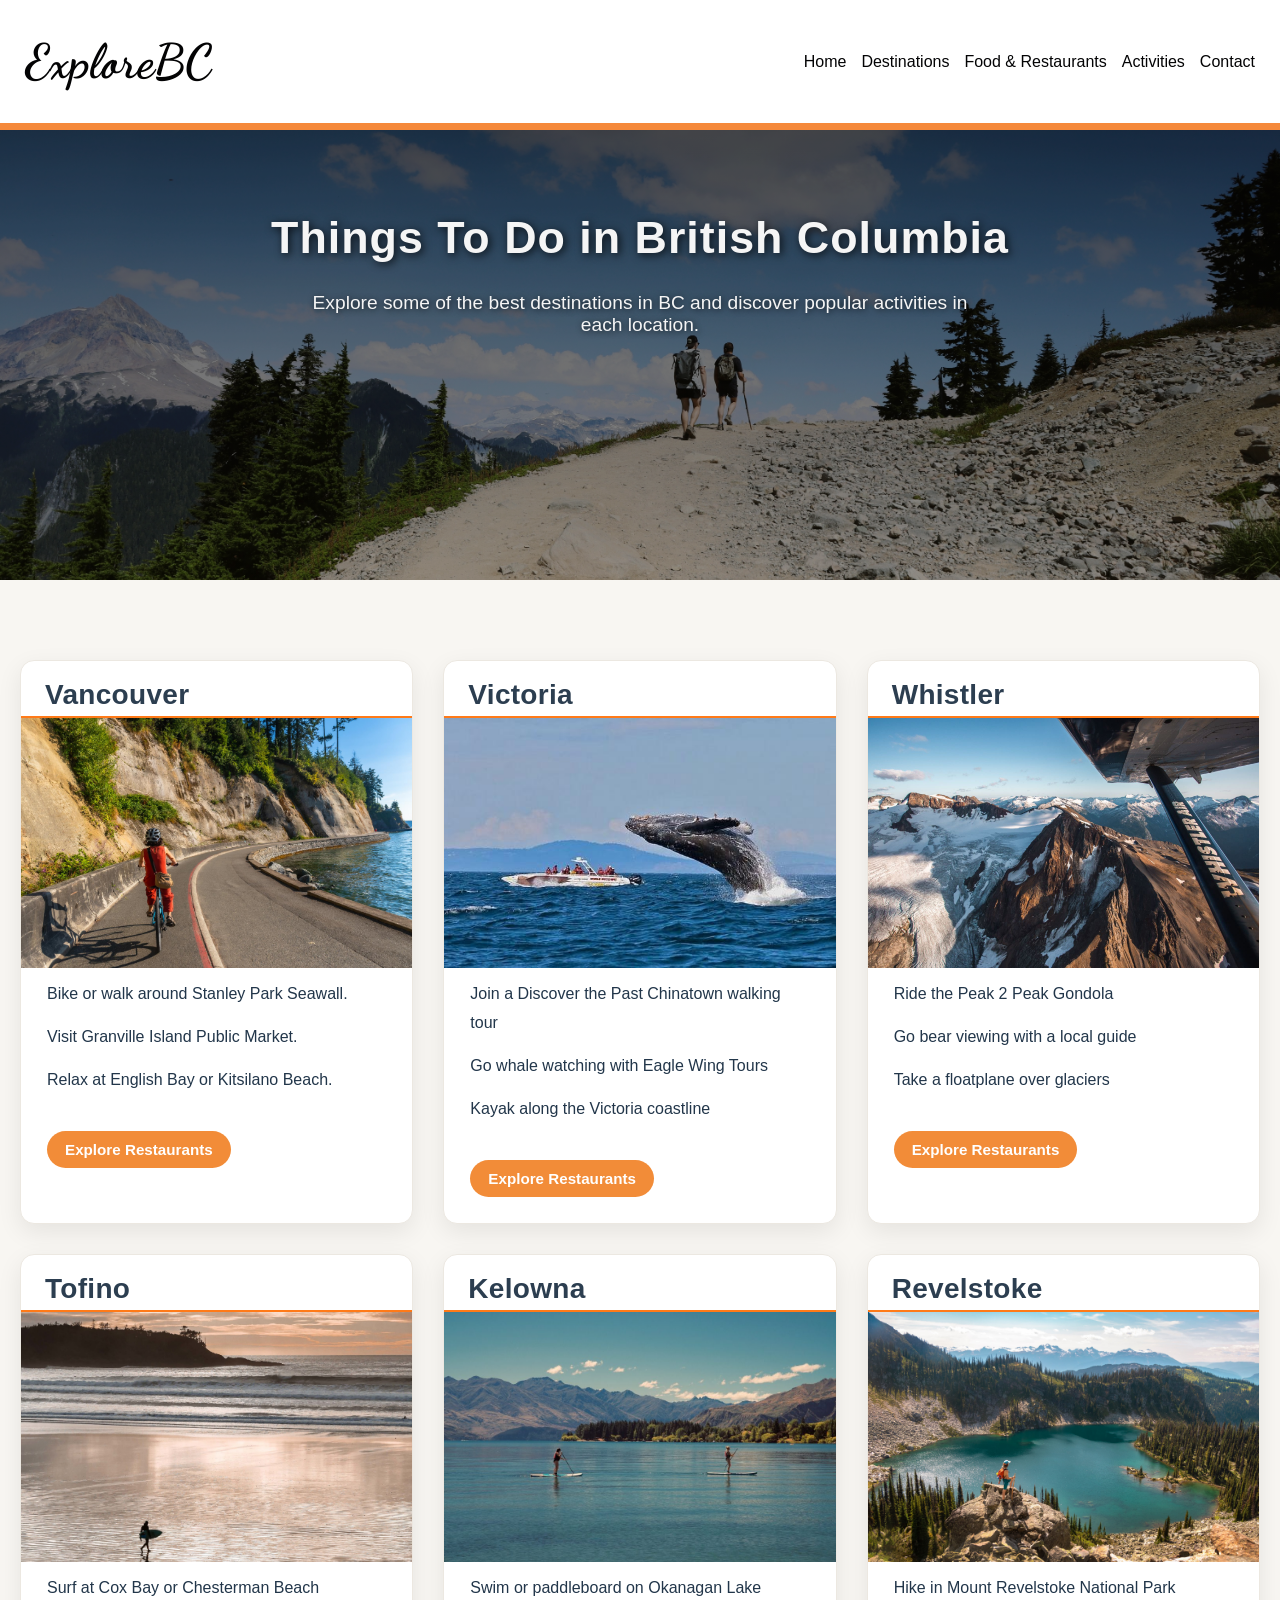
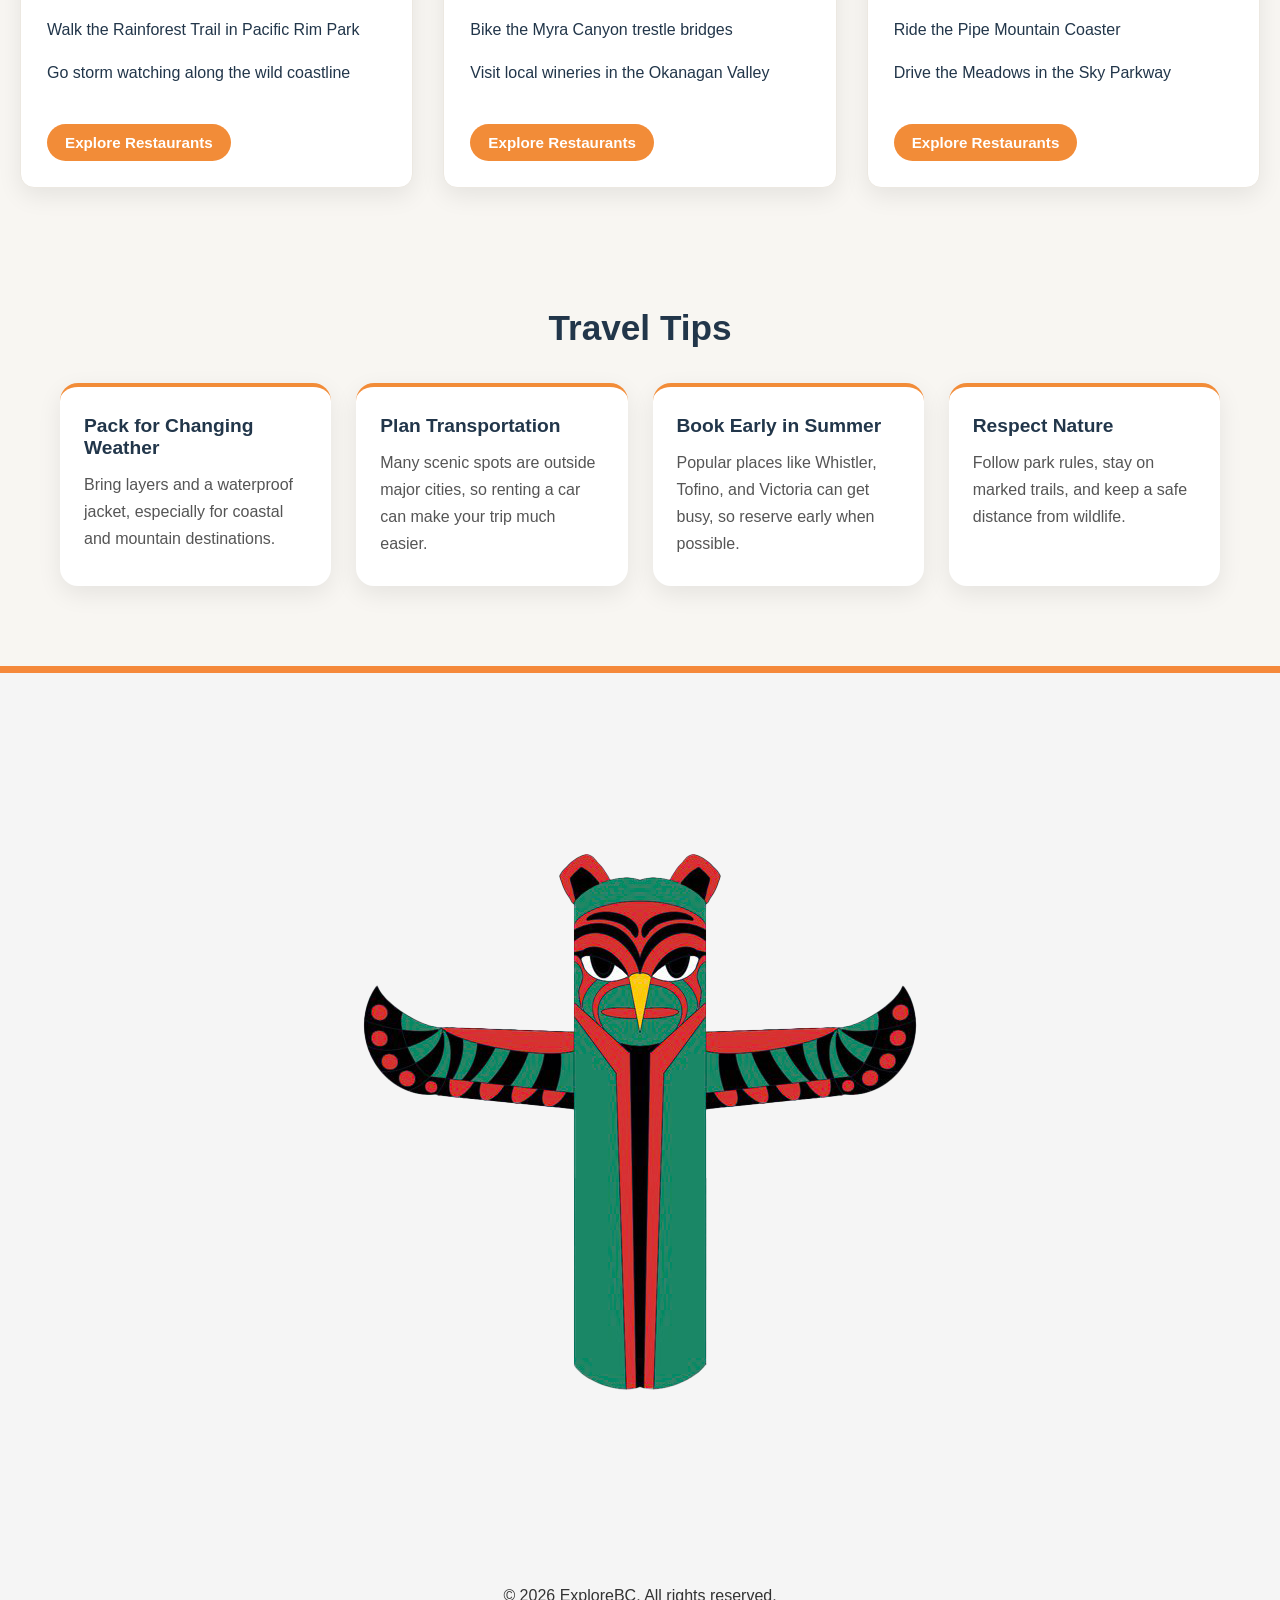
==== activities.html @ fcb03645 "Update activities.html footer" ====
<!DOCTYPE html>
<html lang="en">

<head>
    <meta charset="UTF-8">
    <meta name="viewport" content="width=device-width, initial-scale=1.0">
    <title>ExploreBC | Activities</title>
    <link rel="stylesheet" href="css/styles-activities.css">

    <link rel="preconnect" href="https://fonts.googleapis.com">
    <link rel="preconnect" href="https://fonts.gstatic.com" crossorigin>
    <link href="https://fonts.googleapis.com/css2?family=Dancing+Script:wght@400..700&display=swap" rel="stylesheet">

</head>

<body>
    <!-- Navigation -->
    <header class="navbar">
        <h1 class="logo">ExploreBC</h1>
        <nav class="nav-links">
            <ul class="lp">
                <li><a href="index.html" class="n">Home</a></li>
                <li><a href="destinations.html" class="n">Destinations</a></li>
                <li><a href="food.html" class="n">Food & Restaurants</a></li>
                <li><a href="activities.html" class="n">Activities</a></li>
                <li><a href="contact.html" class="n">Contact</a></li>
            </ul>
        </nav>
    </header>
    <main> <!-- Main Content -->
        <section class="intro">
            <img src="images/activities-intro.jpg" alt="Beautiful British Columbia landscape">
            <div class="intro-text">
                <h2>Things To Do in British Columbia</h2>
                <p>Explore some of the best destinations in BC and discover popular activities in each location.</p>
            </div>
        </section>


        <section class="activities">
            <section class="card">
                <h3>Vancouver</h3>
                <img src="images/seawall.jpg" alt="Vancouver Seawall">
                <div class="card-content">
                    <ul>
                        <li>Bike or walk around Stanley Park Seawall.</li>
                        <li>Visit Granville Island Public Market.</li>
                        <li>Relax at English Bay or Kitsilano Beach.</li>
                    </ul>
                    <a href="food.html"> Explore Restaurants</a> <!--add vancouver anchor here-->

                </div>
            </section>

            <section class="card">
                <h3>Victoria</h3>
                <img src="images/whale.jpg" alt="Humpback whale watching Victoria">
                <div class="card-content">
                    <ul>
                        <li>Join a Discover the Past Chinatown walking tour</li>
                        <li>Go whale watching with Eagle Wing Tours</li>
                        <li>Kayak along the Victoria coastline</li>
                    </ul>
                    <a href="food.html"> Explore Restaurants</a> <!--add location anchor here-->

                </div>
            </section>

            <section class="card">
                <h3>Whistler</h3>
                <img src="images/floatplane.jpg" alt="Floatplane flying over glaciers in Whistler">
                <div class="card-content">
                    <ul>
                        <li>Ride the Peak 2 Peak Gondola</li>
                        <li>Go bear viewing with a local guide</li>
                        <li>Take a floatplane over glaciers</li>
                    </ul>
                    <a href="restaurants.html"> Explore Restaurants</a> <!--add location anchor here-->

                </div>
            </section>

            <section class="card">
                <h3>Tofino</h3>
                <img src="images/surfing.jpg" alt="Tofino beach and surfing">
                <div class="card-content">
                    <ul>
                        <li>Surf at Cox Bay or Chesterman Beach</li>
                        <li>Walk the Rainforest Trail in Pacific Rim Park</li>
                        <li>Go storm watching along the wild coastline</li>
                    </ul>
                    <a href="restaurants.html"> Explore Restaurants</a> <!--add location anchor here-->

                </div>

            </section>
            <section class="card">
                <h3>Kelowna</h3>
                <img src="images/paddleboard.jpg" alt="Okanagan Lake Kelowna activities">
                <div class="card-content">
                    <ul>
                        <li>Swim or paddleboard on Okanagan Lake</li>
                        <li>Bike the Myra Canyon trestle bridges</li>
                        <li>Visit local wineries in the Okanagan Valley</li>
                    </ul>
                    <a href="restaurants.html"> Explore Restaurants</a> <!--add location anchor here-->

                </div>
            </section>

            <section class="card">

                <h3>Revelstoke</h3>
                <img src="images/revelstoke-hiking.jpg" alt="Revelstoke mountain adventure">
                <div class="card-content">
                    <ul>
                        <li>Hike in Mount Revelstoke National Park</li>
                        <li>Ride the Pipe Mountain Coaster</li>
                        <li>Drive the Meadows in the Sky Parkway</li>
                    </ul>
                    <a href="restaurants.html"> Explore Restaurants</a>
                </div>

            </section>


        </section>

        <section class="travel-tips">
            <h2>Travel Tips</h2>
            <div class="tips-grid">
                <div class="tip-box">
                    <h3>Pack for Changing Weather</h3>
                    <p>Bring layers and a waterproof jacket, especially for coastal and mountain destinations.</p>
                </div>

                <div class="tip-box">
                    <h3>Plan Transportation</h3>
                    <p>Many scenic spots are outside major cities, so renting a car can make your trip much easier.</p>
                </div>

                <div class="tip-box">
                    <h3>Book Early in Summer</h3>
                    <p>Popular places like Whistler, Tofino, and Victoria can get busy, so reserve early when possible.
                    </p>
                </div>

                <div class="tip-box">
                    <h3>Respect Nature</h3>
                    <p>Follow park rules, stay on marked trails, and keep a safe distance from wildlife.</p>
                </div>
            </div>
        </section>

    </main>

    <footer class="footer">
        <a href="#" class="totem">
        <img src="images/totem_pole.png" alt="totem pole" class="totem_pole"></a>
        <p>&copy; 2026 ExploreBC. All rights reserved.</p>
    </footer>
</body>

</html>
---- css/styles-activities.css ----
* {
    box-sizing: border-box;
}

body {
    font-family: Arial, sans-serif;
    margin: 0;
    background-color: #f8f6f2;
    max-width: 100%;
    overflow-x: hidden;
}

/* NAVBAR */
.navbar {
     display: flex;
    justify-content: space-between;
    align-items: center;
    padding: 1px 25px;
    background-color: white;
    border-bottom: #f5893b 7px solid;
}

nav.nav-links {
    background: transparent;
}

.nav-links ul {
    background-color: transparent;
    display: flex;
    flex-wrap: wrap;
    list-style: none;
    gap: 15px;
    padding: 0;
    margin: 0;
}

a.n {
    text-decoration: none;
    color: #030304;
    background-color: transparent;
}

a.n:hover {
    background: transparent;
    color: #1f2439;
}

.logo {
    display: flex;
    font-family: 'Dancing Script', cursive;
    font-weight: bold;
    color: #030304;
    background-color: transparent;
    font-size: clamp(1.4rem, 4vw, 3rem);
}

/* HERO */
.intro {
    position: relative;
    width: 100%;
    min-height: 300px;
    height: 60vh;
    max-height: 450px;
    overflow: hidden;
    margin-bottom: 40px;
}
.intro::before {
    content: "";
    position: absolute;
    inset: 0;
    background: rgba(0, 0, 0, 0.15); /* adjust darkness */
    z-index: 1;
}

.intro img {
    width: 100%;
    height: 100%;
    object-fit: cover;
    object-position: center 10%;
    display: block;
}

.intro::after {
    content: "";
    position: absolute;
    inset: 0;
    background: linear-gradient(
        to bottom,
        rgba(0,0,0,0.65),
        rgba(0,0,0,0.25)
    );
}

.intro-text {
    position: absolute;
    inset: 0;
    z-index: 2;
    display: flex;
    flex-direction: column;
    justify-content: center;
    align-items: center;
    text-align: center;
    transform: translateY(-20%);
    padding: 0 20px;
    color: #f5f5f5;
}

.intro-text h2 {
    margin-bottom: 10px;
    font-size: clamp(1.8rem, 5vw, 2.8rem);
    font-weight: 700;
    letter-spacing: 1px;
    text-shadow: 2px 2px 8px rgba(0,0,0,0.8);
}

.intro-text p {
    font-size: clamp(1rem, 2.5vw, 1.2rem);
    font-weight: 400;
    max-width: 700px;
    text-shadow: 1px 1px 6px rgba(0,0,0,0.7);
}

/* ACTIVITIES */
.activities {
    display: flex;
    flex-wrap: wrap;
    gap: 30px;
    justify-content: center;
    padding: 40px 20px;
    max-width: 1400px;
    margin: 0 auto;
}

.card {
    flex: 1 1 320px;
    max-width: 420px;
    width: 100%;
    background: #ffffff;
    border-radius: 14px;
    border: 1px solid #ece8e1;
    overflow: hidden;
    box-shadow: 0 8px 25px rgba(0, 0, 0, 0.08);
    transition: transform 0.3s ease, box-shadow 0.3s ease;
    display: flex;
    flex-direction: column;
}

.card:hover {
    transform: translateY(-8px);
    box-shadow: 0 14px 30px rgba(0, 0, 0, 0.15);
}

.card img {
    width: 100%;
    height: 250px;
    object-fit: cover;
    display: block;
    transition: transform 0.4s ease;
}

.card:hover img {
    transform: scale(1.03);
}

.card h3 {
    margin: 0;
    padding: 18px 24px 12px;
    font-size: clamp(1.3rem, 3vw, 1.75rem);
    font-weight: 600;
    color: #2c3e50;
    letter-spacing: 0.3px;
    border-bottom: 2px solid #ff7a18;
    display: inline-block;
    padding-bottom: 5px;
}

.card ul {
    margin: 12px 0;
    padding: 0 26px;
    list-style: none;
    color: #22364a;
    font-size: 1rem;
    line-height: 1.8;
    font-weight: 500;
}

.card li {
    margin-bottom: 14px;
    padding-left: 0;
    
}

.card li::before {
    content: none;
}

.card a {
    display: inline-block;
    margin: 10px 26px 26px;
    padding: 10px 18px;
    background-color: #f28c38;
    color: white;
    text-decoration: none;
    font-weight: 600;
    font-size: 0.95rem;
    border-radius: 999px;
    transition: background-color 0.3s ease, transform 0.2s ease;
    align-self: flex-start;
}

.card a:hover {
    background-color: #d97322;
    transform: translateY(-2px);
}

.card-content {
    display: flex;
    flex-direction: column;
    flex-grow: 1;
}

/* TRAVEL TIPS */
.travel-tips {
    max-width: 1200px;
    margin: 80px auto;
    padding: 0 20px;
}

.travel-tips h2 {
    text-align: center;
    font-size: clamp(1.7rem, 4vw, 2.2rem);
    font-weight: 700;
    color: #22364a;
    margin-bottom: 35px;
}

.tips-grid {
    display: grid;
    grid-template-columns: repeat(auto-fit, minmax(240px, 1fr));
    gap: 25px;
}

.tip-box {
    background: #ffffff;
    padding: 28px 24px;
    border-radius: 18px;
    box-shadow: 0 8px 24px rgba(0, 0, 0, 0.08);
    border-top: 4px solid #f28c38;
}

.tip-box h3 {
    margin: 0 0 12px;
    font-size: 1.2rem;
    font-weight: 600;
    color: #22364a;
}

.tip-box p {
    margin: 0;
    font-size: 1rem;
    line-height: 1.7;
    color: #555;
}

.footer{
    display: block;
    text-align: center;
    padding: 5px 0;
    background-color: #f5f5f5;
    color: #333;
    border-top: #f5893b 7px solid;
}

/* TABLET */
@media (max-width: 900px) {
    .activities {
        gap: 24px;
        padding: 35px 18px;
    }

    .card img {
        height: 220px;
    }

    .travel-tips {
        margin: 60px auto;
    }
}

/* PHONE */
@media (max-width: 600px) {
    .navbar {
        flex-direction: column;
        align-items: flex-start;
        padding: 12px 16px;
    }

    .nav-links ul {
        flex-direction: column;
        gap: 10px;
        width: 100%;
    }

    .intro {
        min-height: 260px;
        height: 50vh;
    }

    .intro-text {
        padding: 16px;
    }

    .activities {
        padding: 30px 14px;
        gap: 20px;
    }

    .card {
        border-radius: 14px;
    }

    .card img {
        height: 200px;
    }

    .card h3 {
        padding: 16px 18px 10px;
    }

    .card ul {
        padding: 0 18px;
        font-size: 0.96rem;
        line-height: 1.6;
    }

    .card a {
        margin: 8px 18px 20px;
    }

    .tip-box {
        padding: 22px 18px;
    }


}
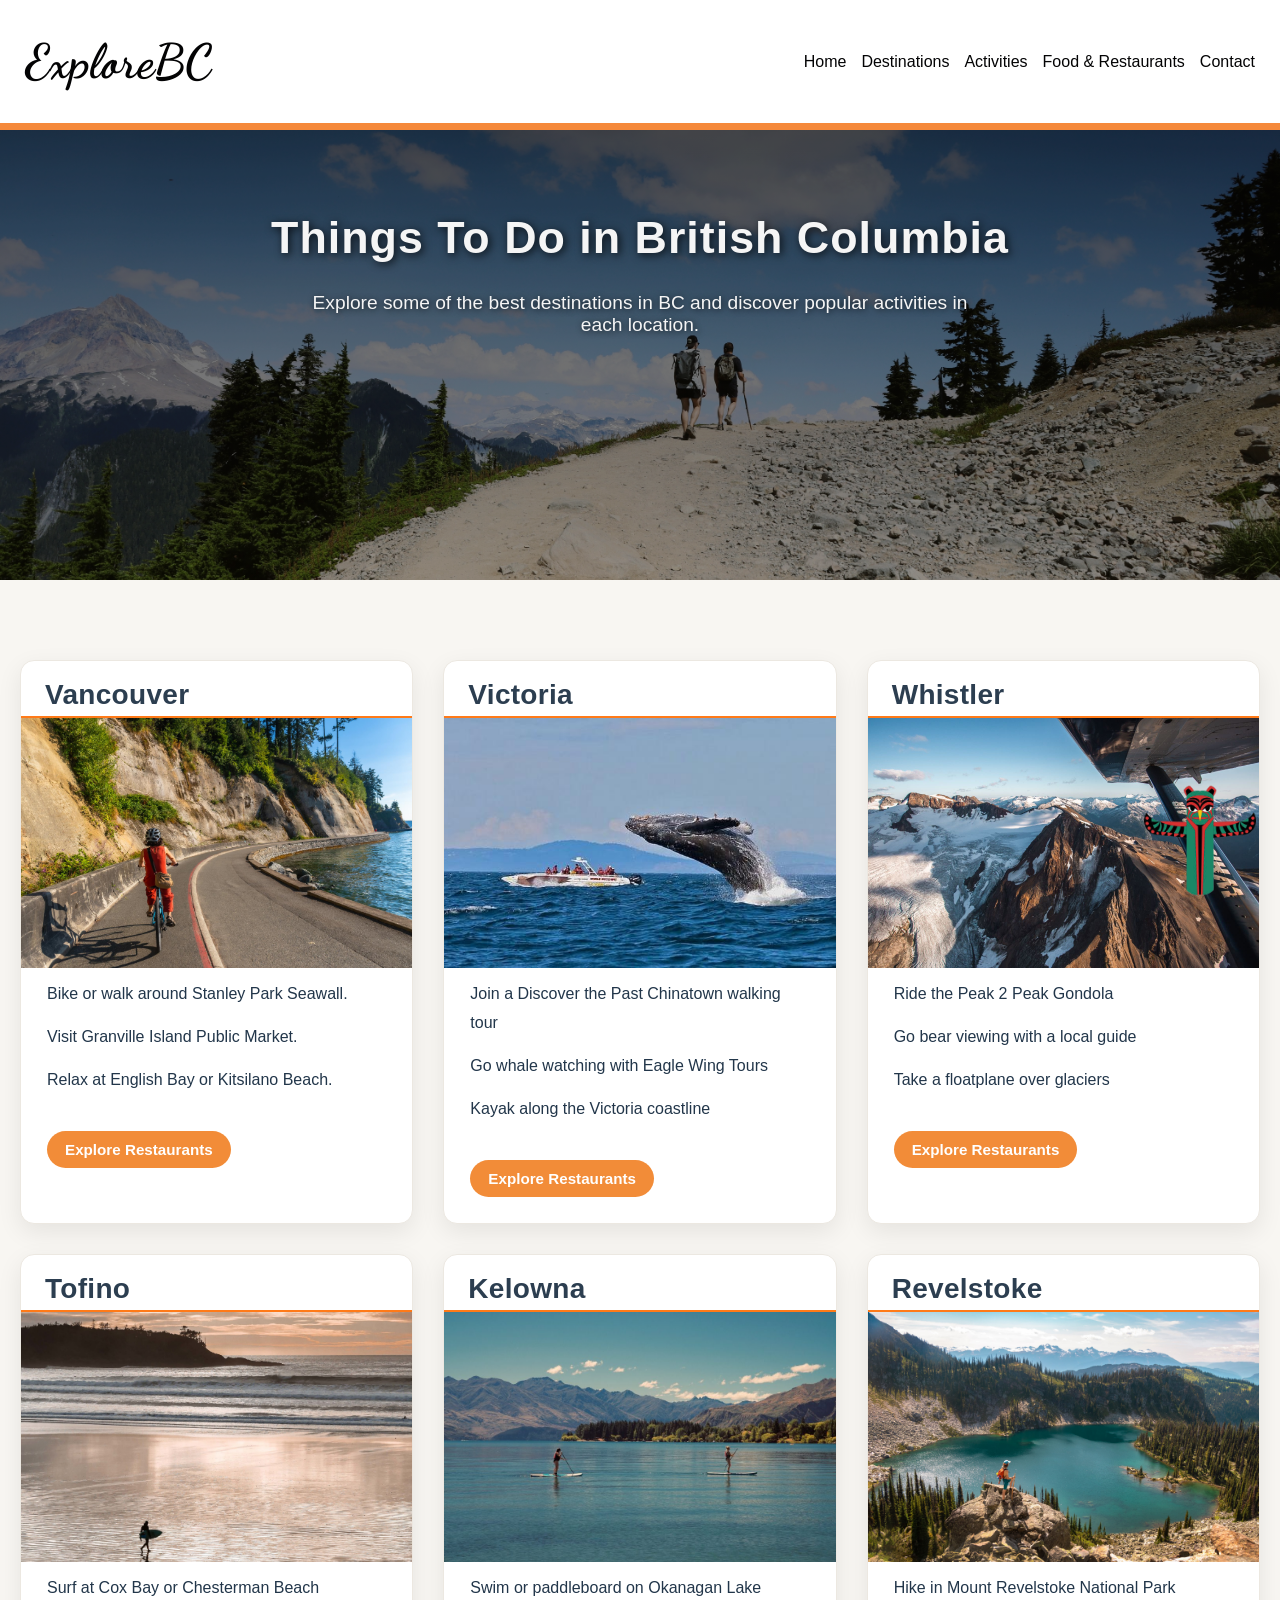
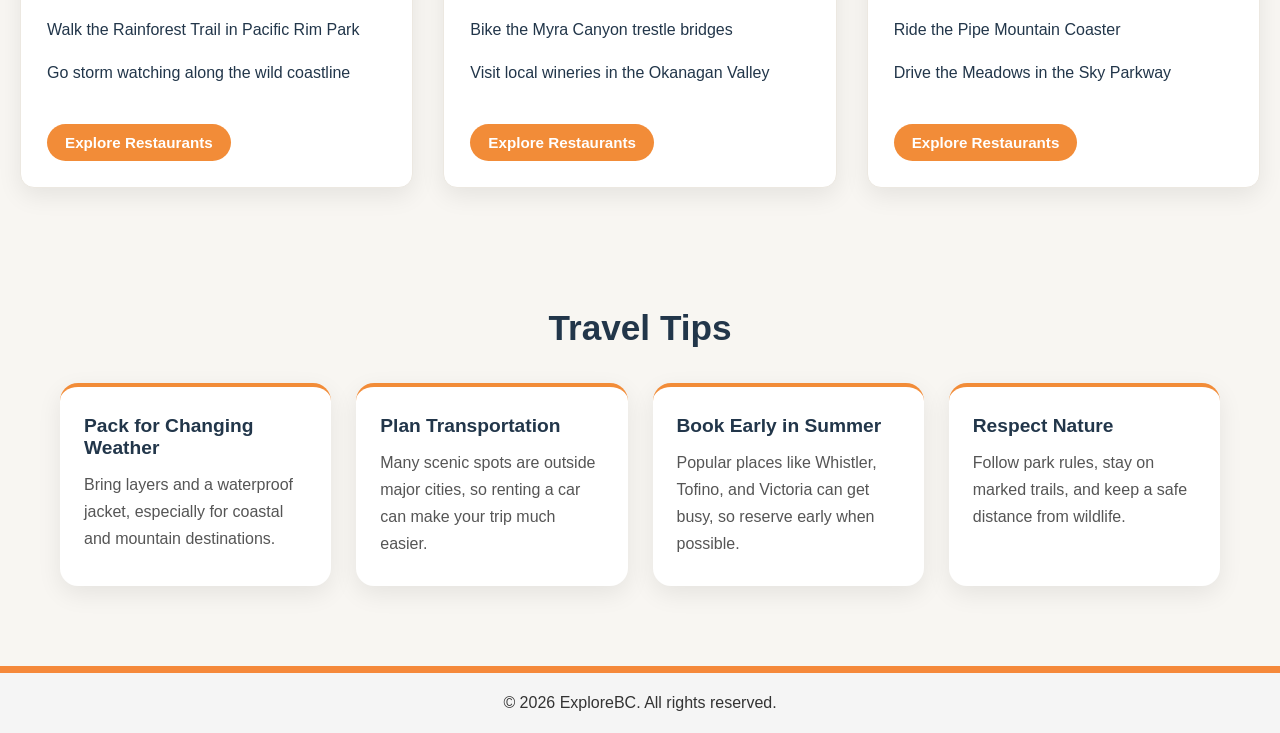
==== commit 853b0501: "Update activities.html" ====
--- a/activities.html
+++ b/activities.html
@@ -21,8 +21,8 @@
             <ul class="lp">
                 <li><a href="index.html" class="n">Home</a></li>
                 <li><a href="destinations.html" class="n">Destinations</a></li>
+                <li><a href="activities.html" class="n">Activities</a></li>
                 <li><a href="food.html" class="n">Food & Restaurants</a></li>
-                <li><a href="activities.html" class="n">Activities</a></li>
                 <li><a href="contact.html" class="n">Contact</a></li>
             </ul>
         </nav>
--- a/css/styles-activities.css
+++ b/css/styles-activities.css
@@ -271,6 +271,49 @@
     border-top: #f5893b 7px solid;
 }
 
+a.totem{
+    position: fixed;
+    bottom: -35px;
+    right: -50px;
+    z-index: 20;
+}
+
+.totem_pole{
+    width: 260px;
+    cursor: pointer;
+    transition: 0.3s;
+}
+
+.totem_pole:hover{
+    transform: scale(1.1);
+}
+
+.totem::after{
+    content: "The world is so big,\A go and explore it.";
+    /*changeanysentenceyouwant,(\A)meanslinebreak*/width:120px;
+    white-space: pre-line;
+    position: absolute;
+    bottom: 90%;
+    left: 50%;
+    background: linear-gradient(to top, rgba(0, 0, 0, 0.872),
+            rgba(0, 0, 0, 0)    
+            );
+    color: white;
+    padding: 6px 10px;
+    border-radius: 50px;
+    font-size: 15px;
+    opacity: 0;
+    pointer-events: none;
+    transform: translate(-50%,10px);
+    cursor: pointer;
+    /*animation: showBubble 10s ease infinite;*/
+}
+
+.totem:hover::after{
+    opacity: 1;
+    transform: translate(-50%,0);
+}
+
 /* TABLET */
 @media (max-width: 900px) {
     .activities {
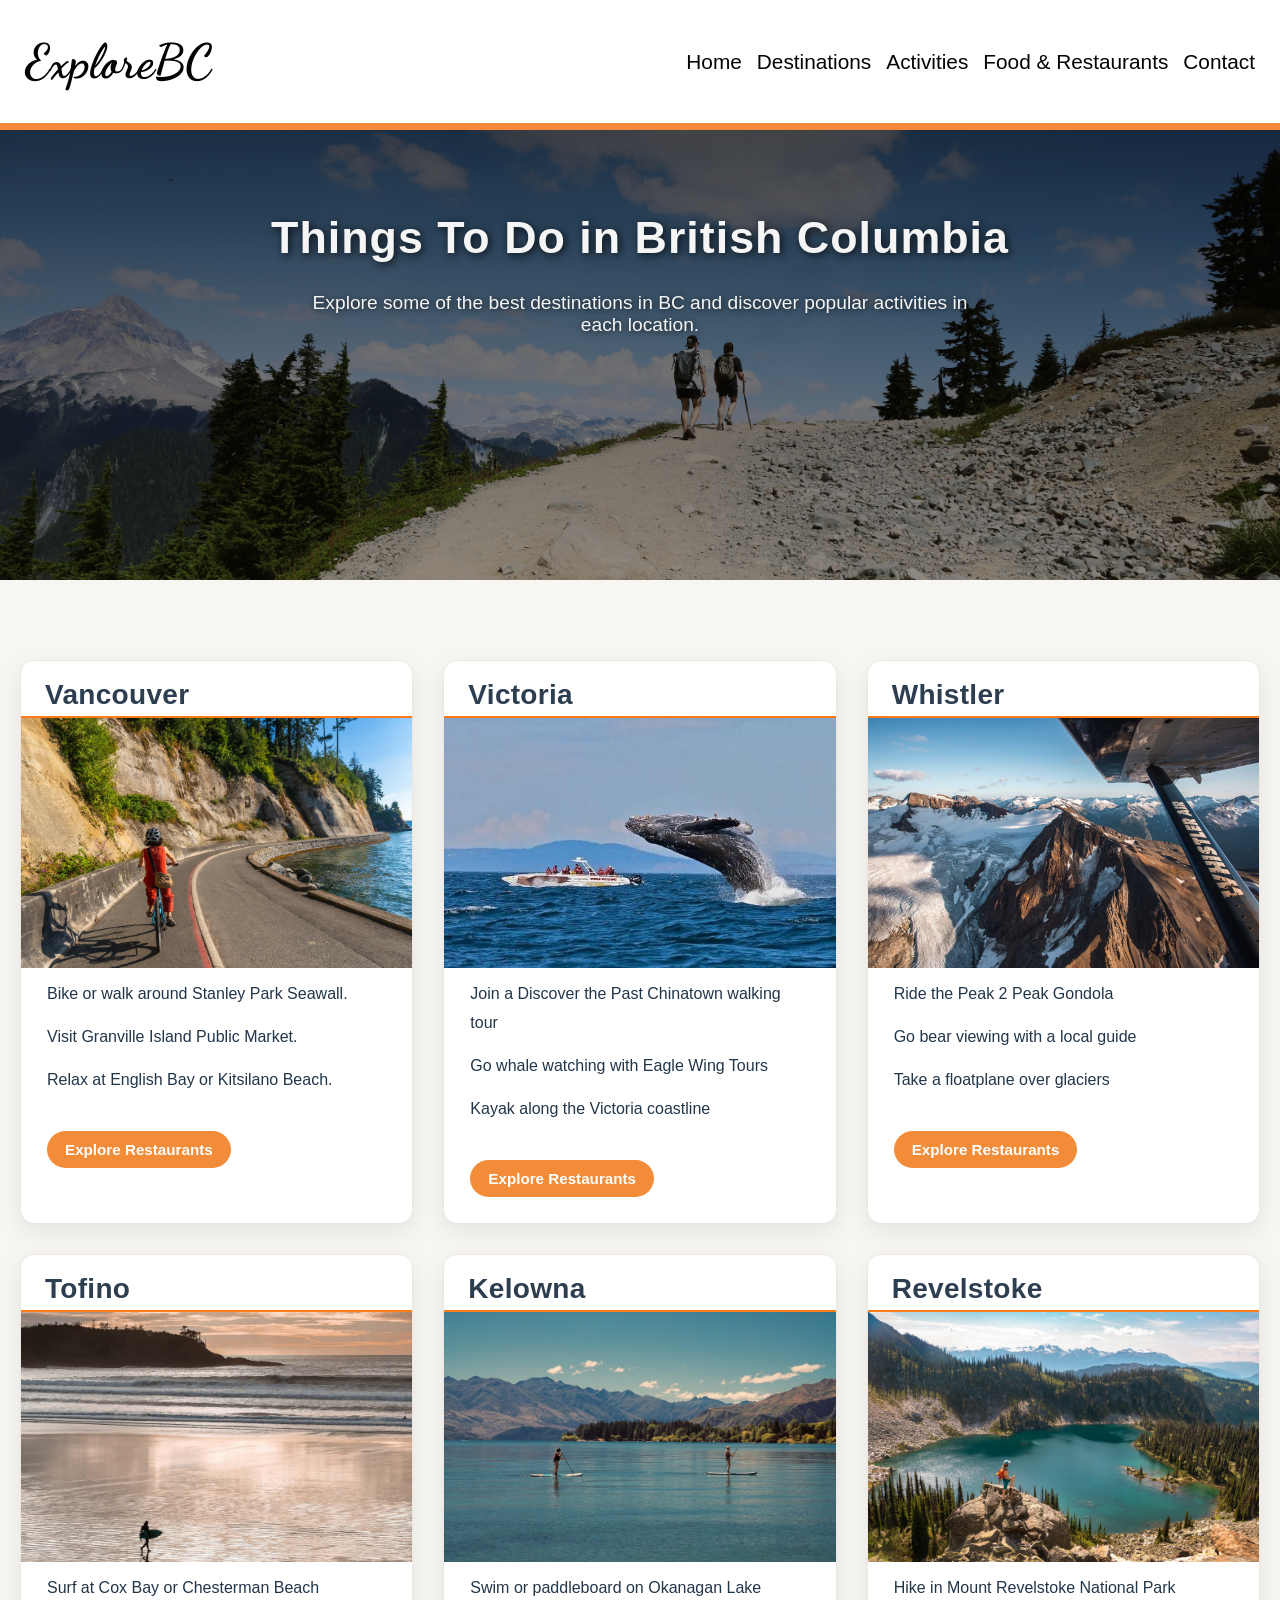
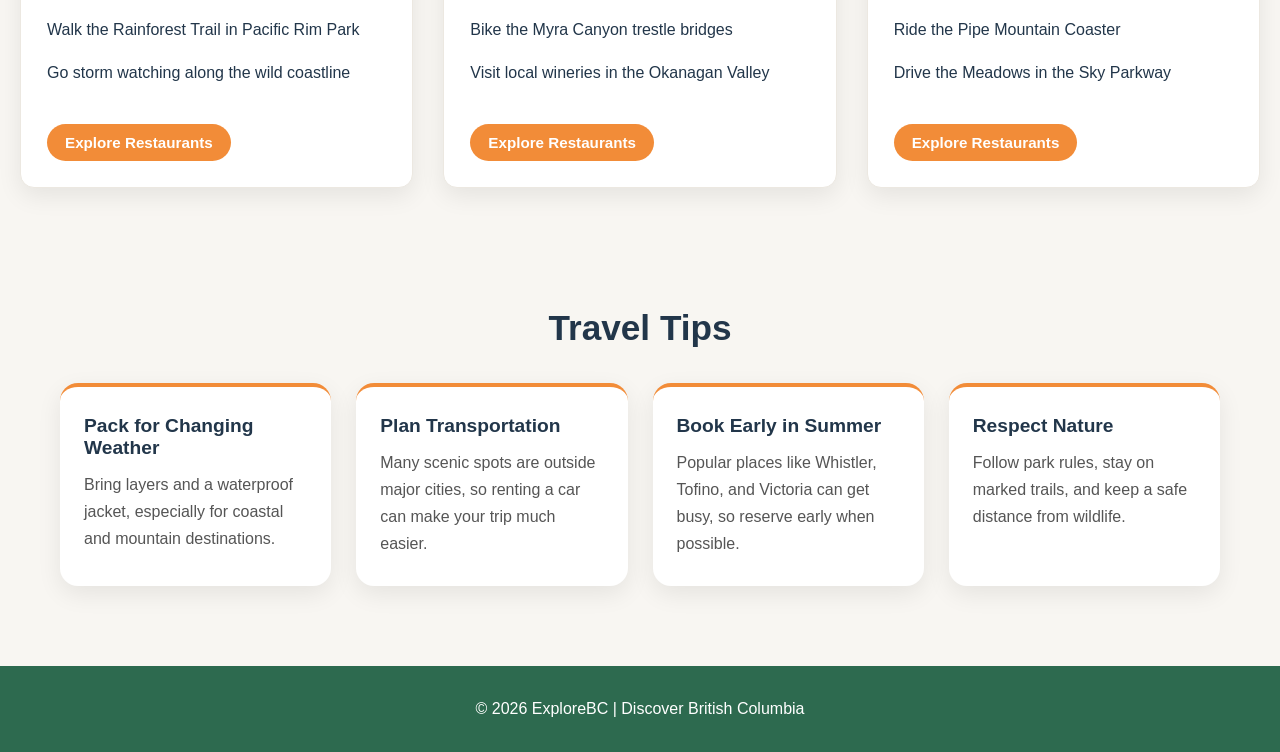
==== commit 984216dc: "footer" ====
--- a/activities.html
+++ b/activities.html
@@ -89,7 +89,7 @@
                         <li>Walk the Rainforest Trail in Pacific Rim Park</li>
                         <li>Go storm watching along the wild coastline</li>
                     </ul>
-                    <a href="restaurants.html"> Explore Restaurants</a> <!--add location anchor here-->
+                    <a href="food.html"> Explore Restaurants</a> <!--add location anchor here-->
 
                 </div>
 
@@ -103,7 +103,7 @@
                         <li>Bike the Myra Canyon trestle bridges</li>
                         <li>Visit local wineries in the Okanagan Valley</li>
                     </ul>
-                    <a href="restaurants.html"> Explore Restaurants</a> <!--add location anchor here-->
+                    <a href="food.html"> Explore Restaurants</a> <!--add location anchor here-->
 
                 </div>
             </section>
@@ -118,7 +118,7 @@
                         <li>Ride the Pipe Mountain Coaster</li>
                         <li>Drive the Meadows in the Sky Parkway</li>
                     </ul>
-                    <a href="restaurants.html"> Explore Restaurants</a>
+                    <a href="food.html"> Explore Restaurants</a>
                 </div>
 
             </section>
@@ -153,12 +153,9 @@
         </section>
 
     </main>
-
-    <footer class="footer">
-        <a href="#" class="totem">
-        <img src="images/totem_pole.png" alt="totem pole" class="totem_pole"></a>
-        <p>&copy; 2026 ExploreBC. All rights reserved.</p>
-    </footer>
+     <footer class="footer">
+          <p>&copy; 2026 ExploreBC | Discover British Columbia</p>
+     </footer>
 </body>
 
 </html>
--- a/css/styles-activities.css
+++ b/css/styles-activities.css
@@ -11,6 +11,9 @@
 }
 
 /* NAVBAR */
+.lp {
+    font-size: clamp(0.8rem, 2vw, 1.3rem);
+}
 .navbar {
      display: flex;
     justify-content: space-between;
@@ -262,14 +265,14 @@
     color: #555;
 }
 
-.footer{
-    display: block;
+.footer {
+    background-color: #2d6a4f;
+    color: white;
     text-align: center;
-    padding: 5px 0;
-    background-color: #f5f5f5;
-    color: #333;
-    border-top: #f5893b 7px solid;
-}
+    padding: 18px;
+    margin-top: 50px;
+}
+
 
 a.totem{
     position: fixed;
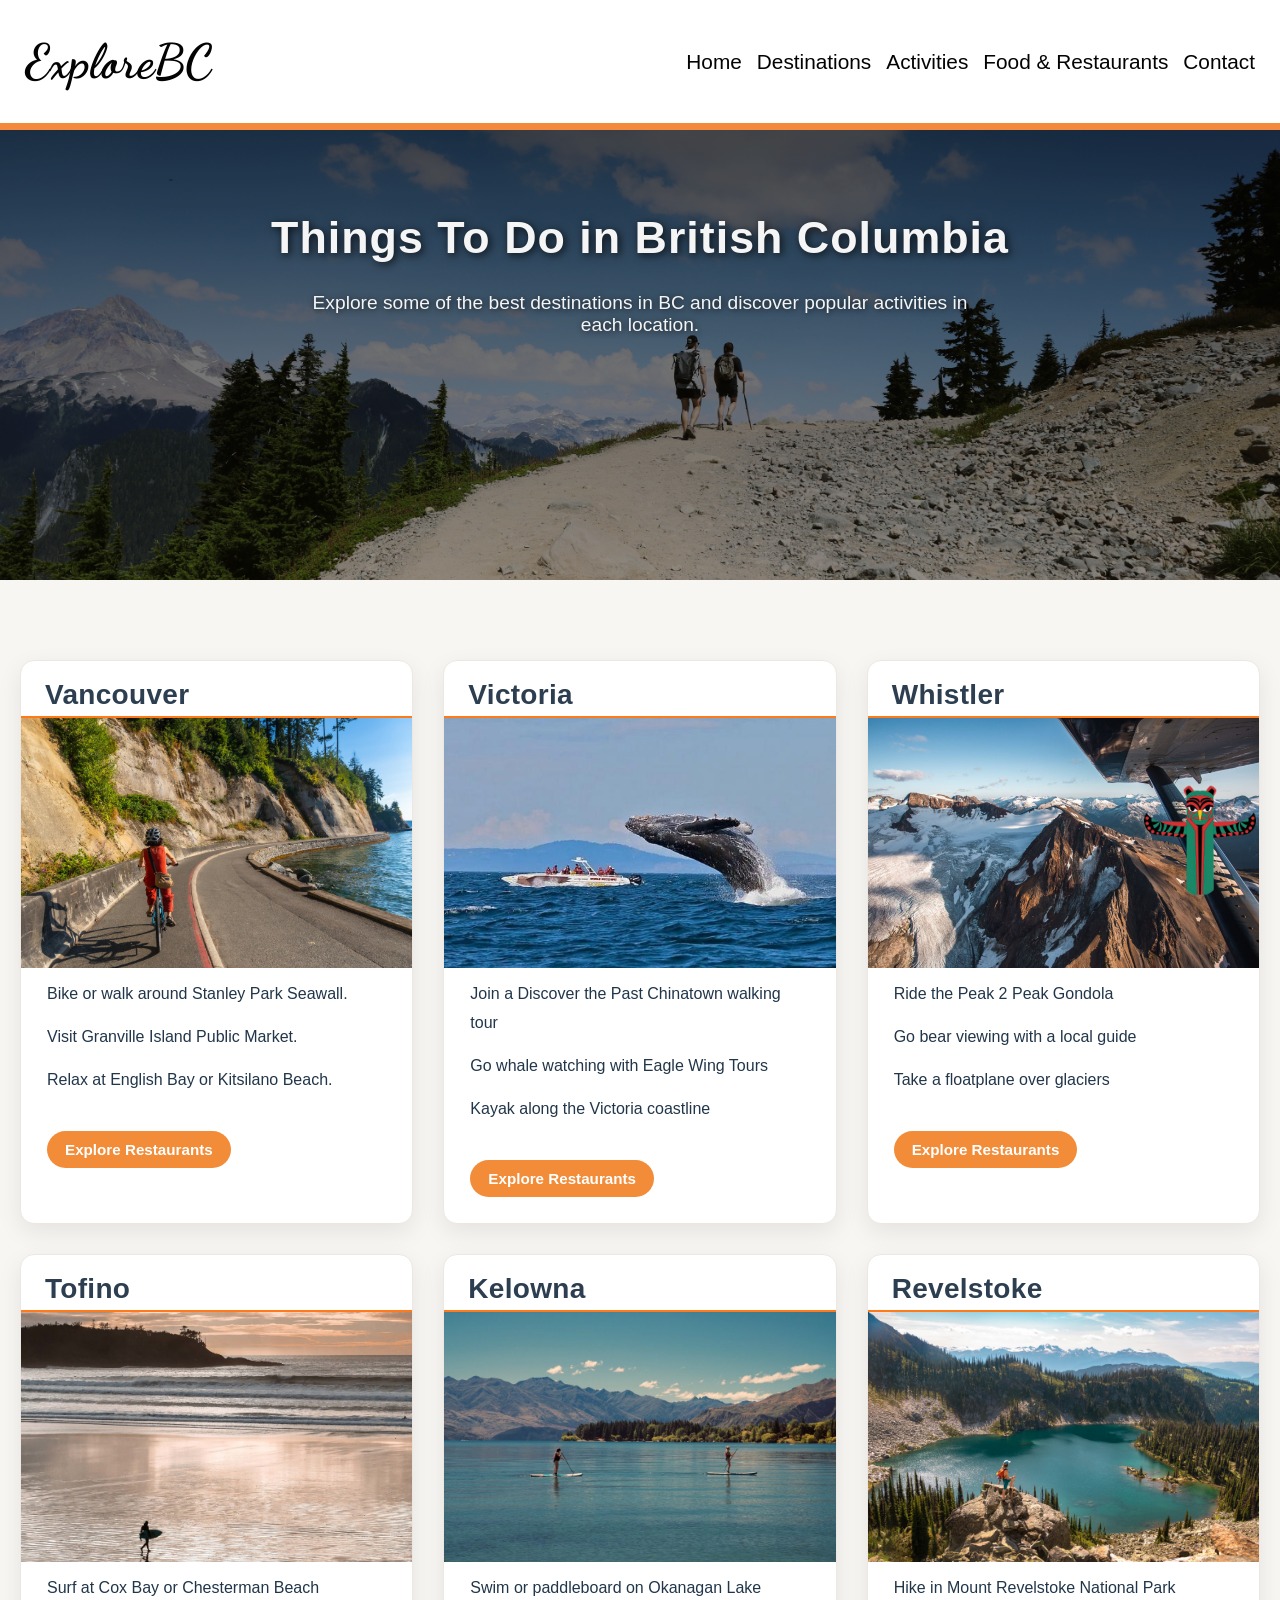
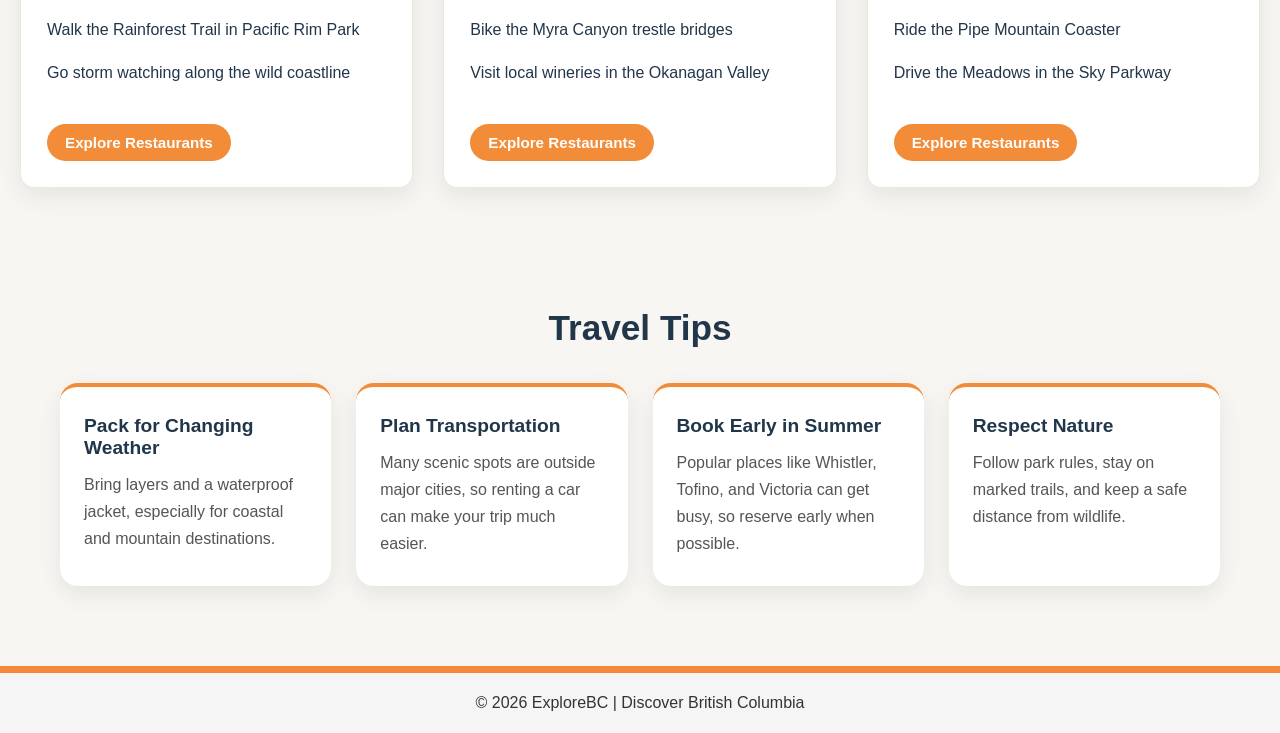
==== commit 9ac2007b: "Update activities.html" ====
--- a/activities.html
+++ b/activities.html
@@ -154,7 +154,9 @@
 
     </main>
      <footer class="footer">
-          <p>&copy; 2026 ExploreBC | Discover British Columbia</p>
+        <a href="#" class="totem">
+        <img src="images/totem_pole.png" alt="totem pole" class="totem_pole"></a>
+        <p>&copy; 2026 ExploreBC | Discover British Columbia</p>
      </footer>
 </body>
 
--- a/css/styles-activities.css
+++ b/css/styles-activities.css
@@ -265,12 +265,13 @@
     color: #555;
 }
 
-.footer {
-    background-color: #2d6a4f;
-    color: white;
+.footer{
+    display: block;
     text-align: center;
-    padding: 18px;
-    margin-top: 50px;
+    padding: 5px 0;
+    background-color: #f5f5f5;
+    color: #333;
+    border-top: #f5893b 7px solid;
 }
 
 
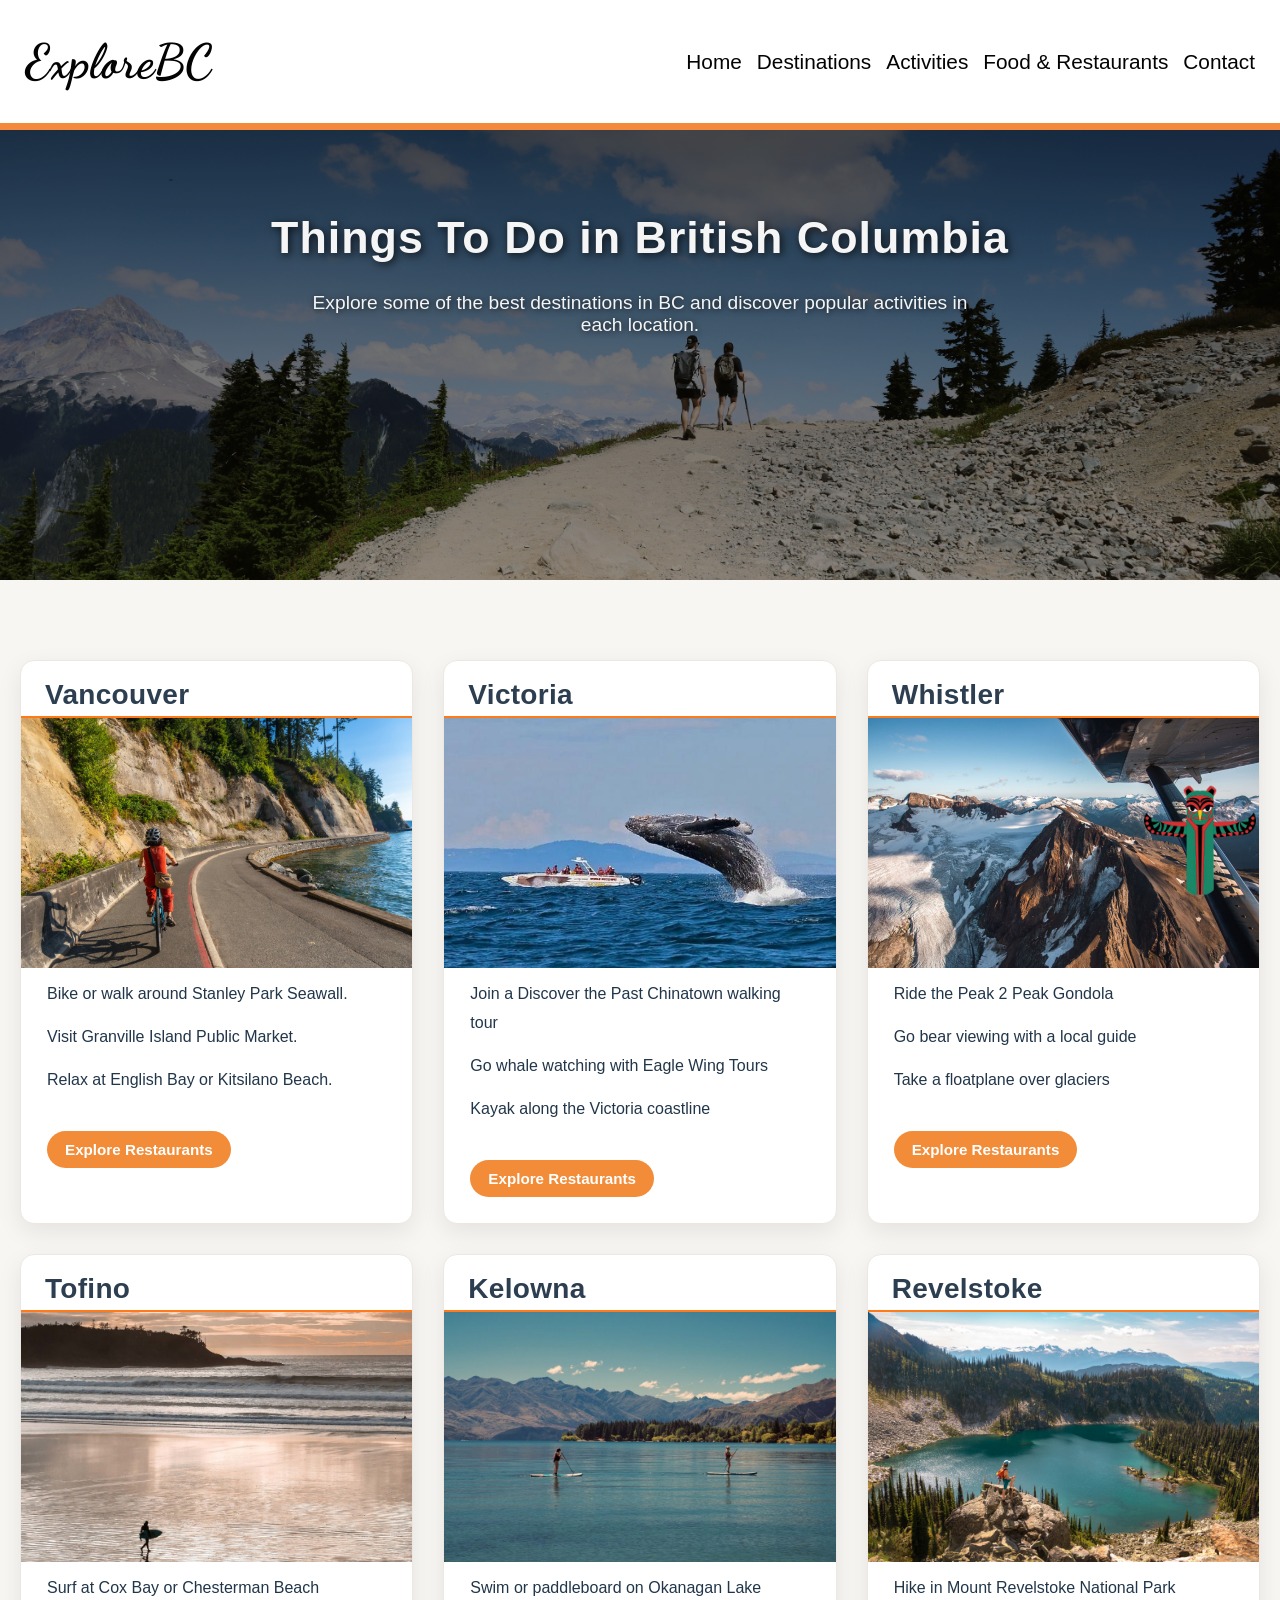
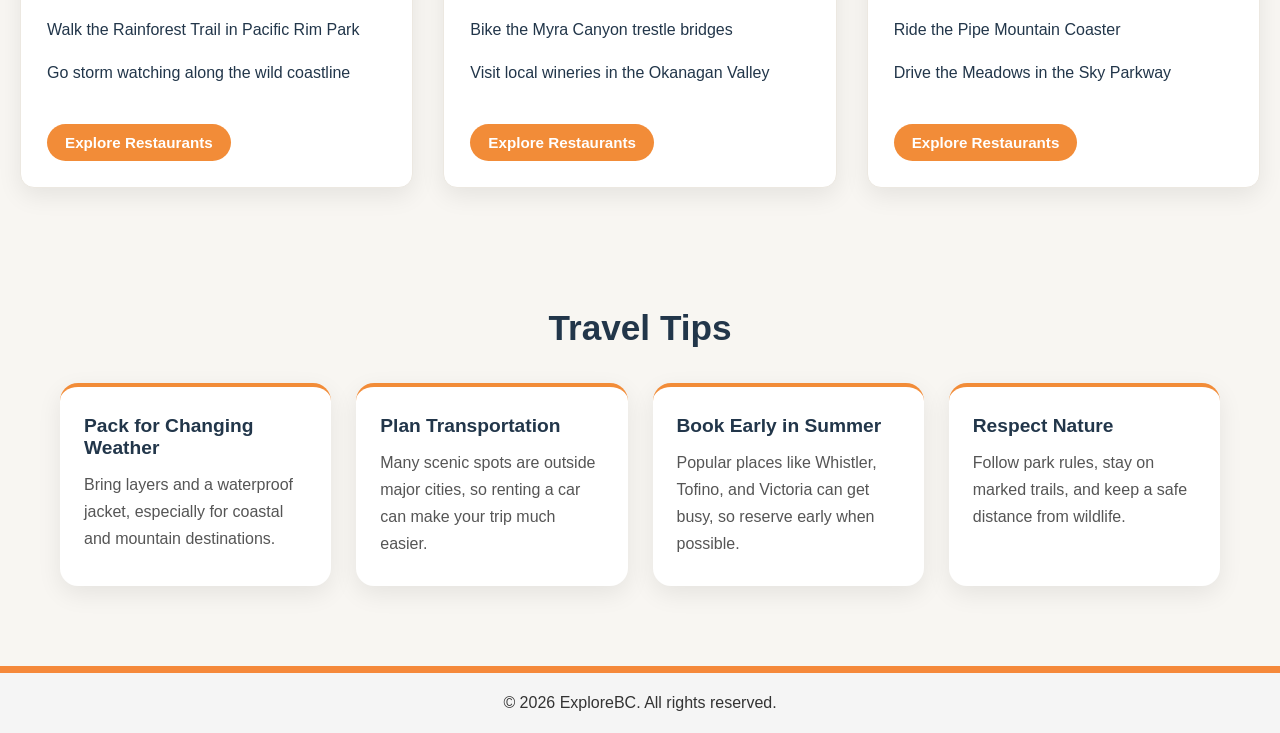
==== commit 675635a0: "Update activities.html" ====
--- a/activities.html
+++ b/activities.html
@@ -153,11 +153,11 @@
         </section>
 
     </main>
-     <footer class="footer">
+    <footer class="footer">
         <a href="#" class="totem">
         <img src="images/totem_pole.png" alt="totem pole" class="totem_pole"></a>
-        <p>&copy; 2026 ExploreBC | Discover British Columbia</p>
-     </footer>
+        <p>&copy; 2026 ExploreBC. All rights reserved.</p>
+    </footer>
 </body>
 
 </html>
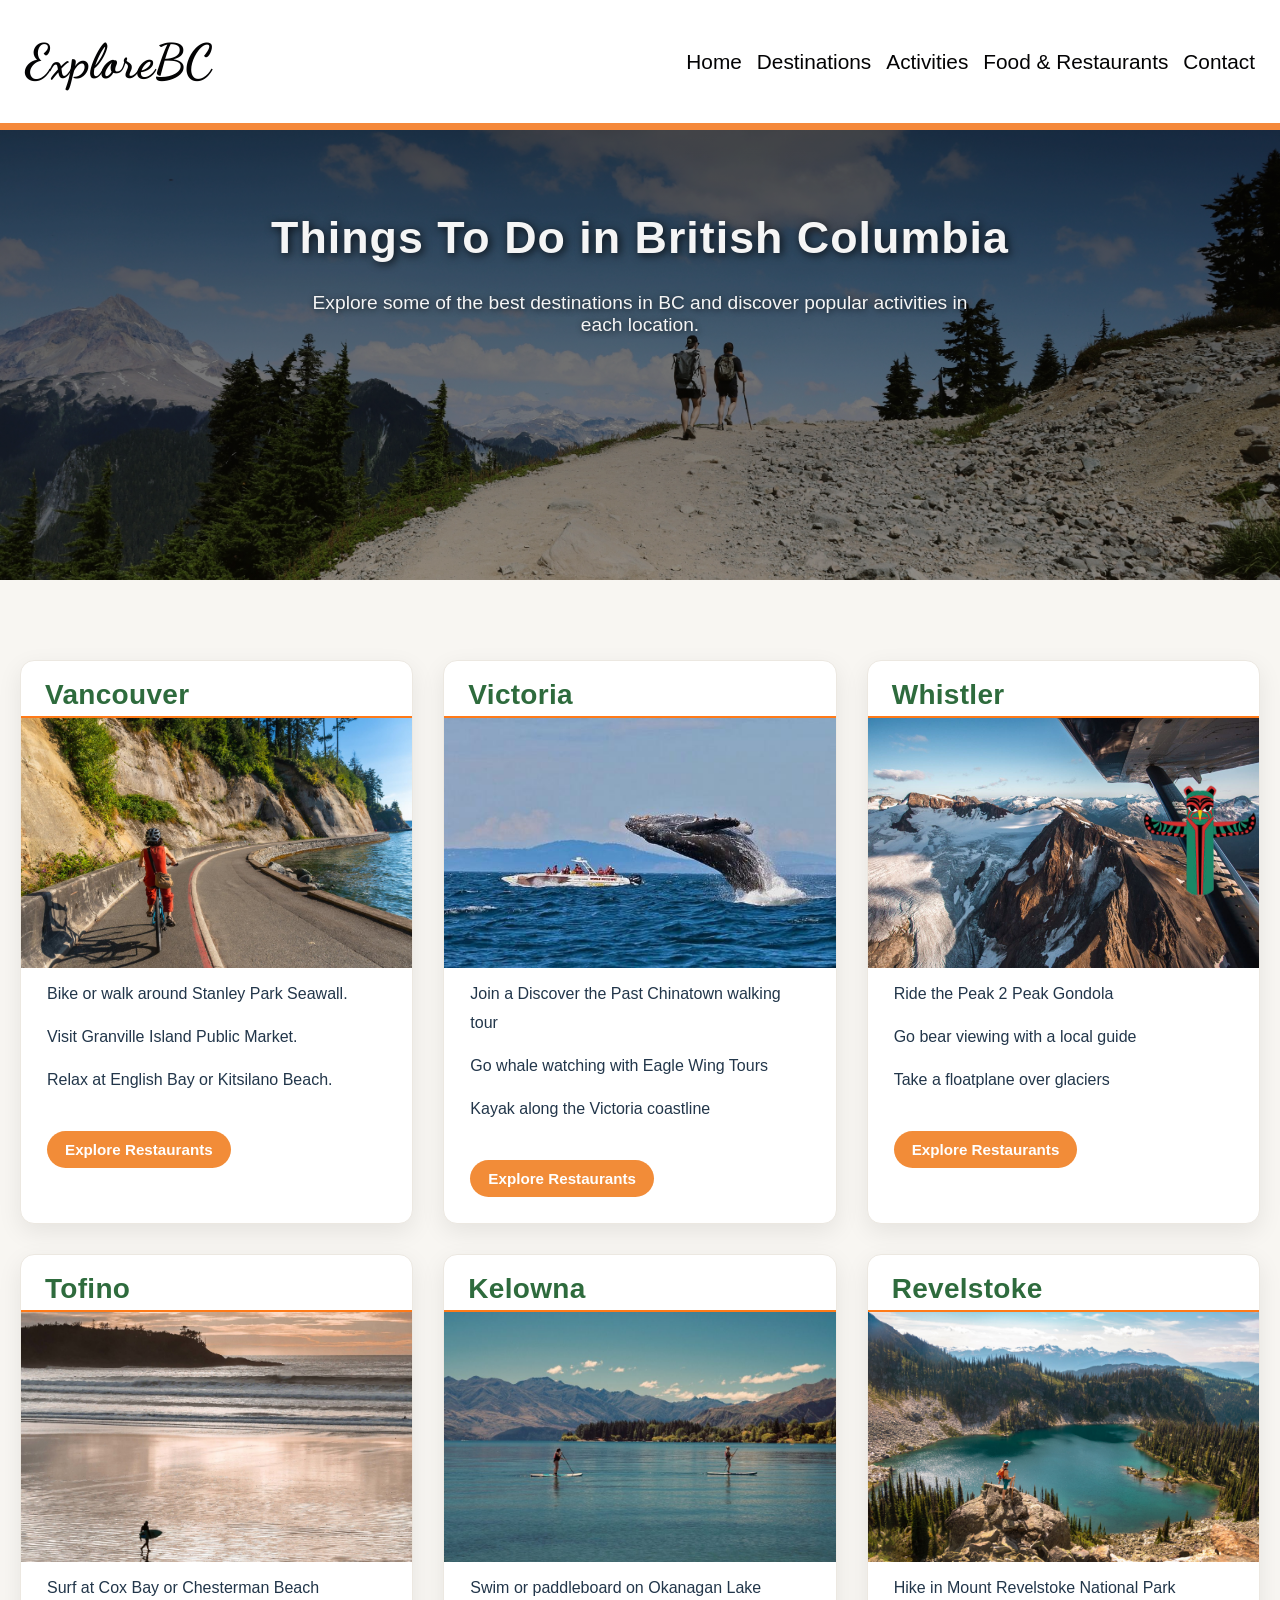
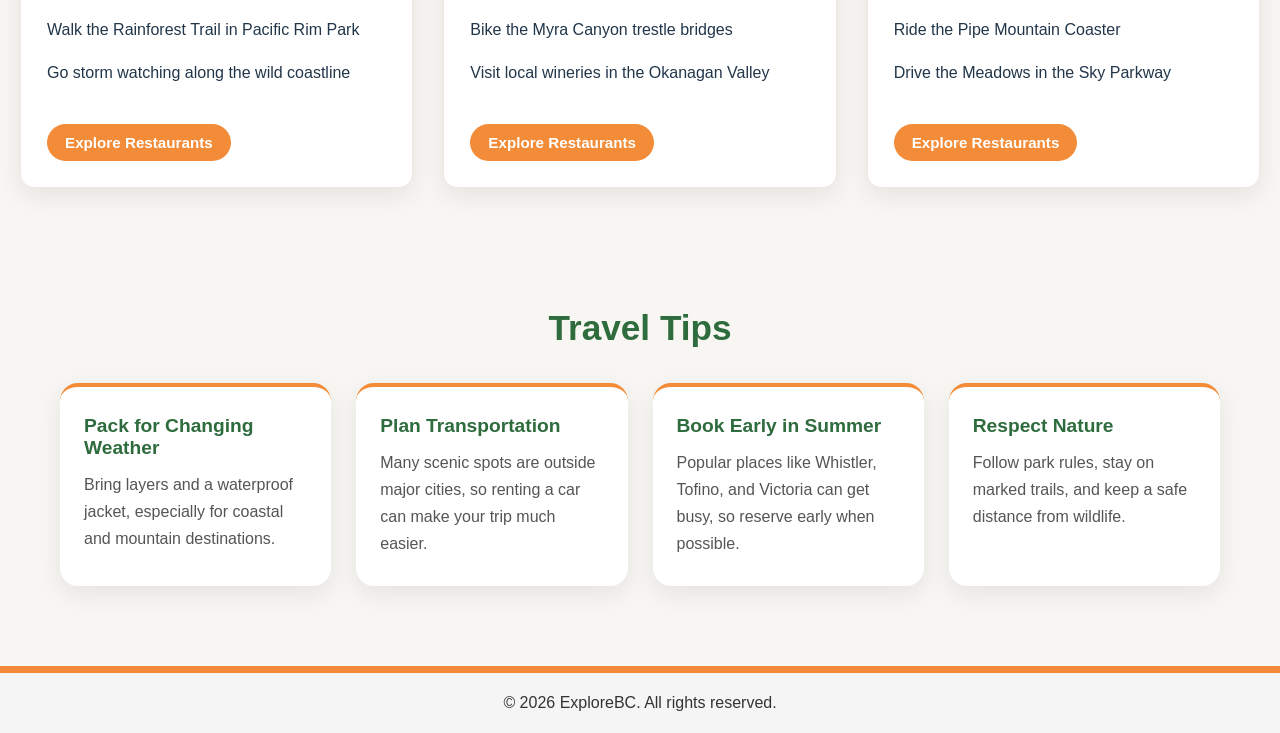
==== commit c838af7c: "Update activities.html" ====
--- a/activities.html
+++ b/activities.html
@@ -75,7 +75,7 @@
                         <li>Go bear viewing with a local guide</li>
                         <li>Take a floatplane over glaciers</li>
                     </ul>
-                    <a href="restaurants.html"> Explore Restaurants</a> <!--add location anchor here-->
+                    <a href="food.html"> Explore Restaurants</a> <!--add location anchor here-->
 
                 </div>
             </section>
--- a/css/styles-activities.css
+++ b/css/styles-activities.css
@@ -170,7 +170,7 @@
     padding: 18px 24px 12px;
     font-size: clamp(1.3rem, 3vw, 1.75rem);
     font-weight: 600;
-    color: #2c3e50;
+    color: #2e6b3d;
     letter-spacing: 0.3px;
     border-bottom: 2px solid #ff7a18;
     display: inline-block;
@@ -233,7 +233,7 @@
     text-align: center;
     font-size: clamp(1.7rem, 4vw, 2.2rem);
     font-weight: 700;
-    color: #22364a;
+    color: #2e6b3d;
     margin-bottom: 35px;
 }
 
@@ -255,7 +255,7 @@
     margin: 0 0 12px;
     font-size: 1.2rem;
     font-weight: 600;
-    color: #22364a;
+    color: #2e6b3d;
 }
 
 .tip-box p {
